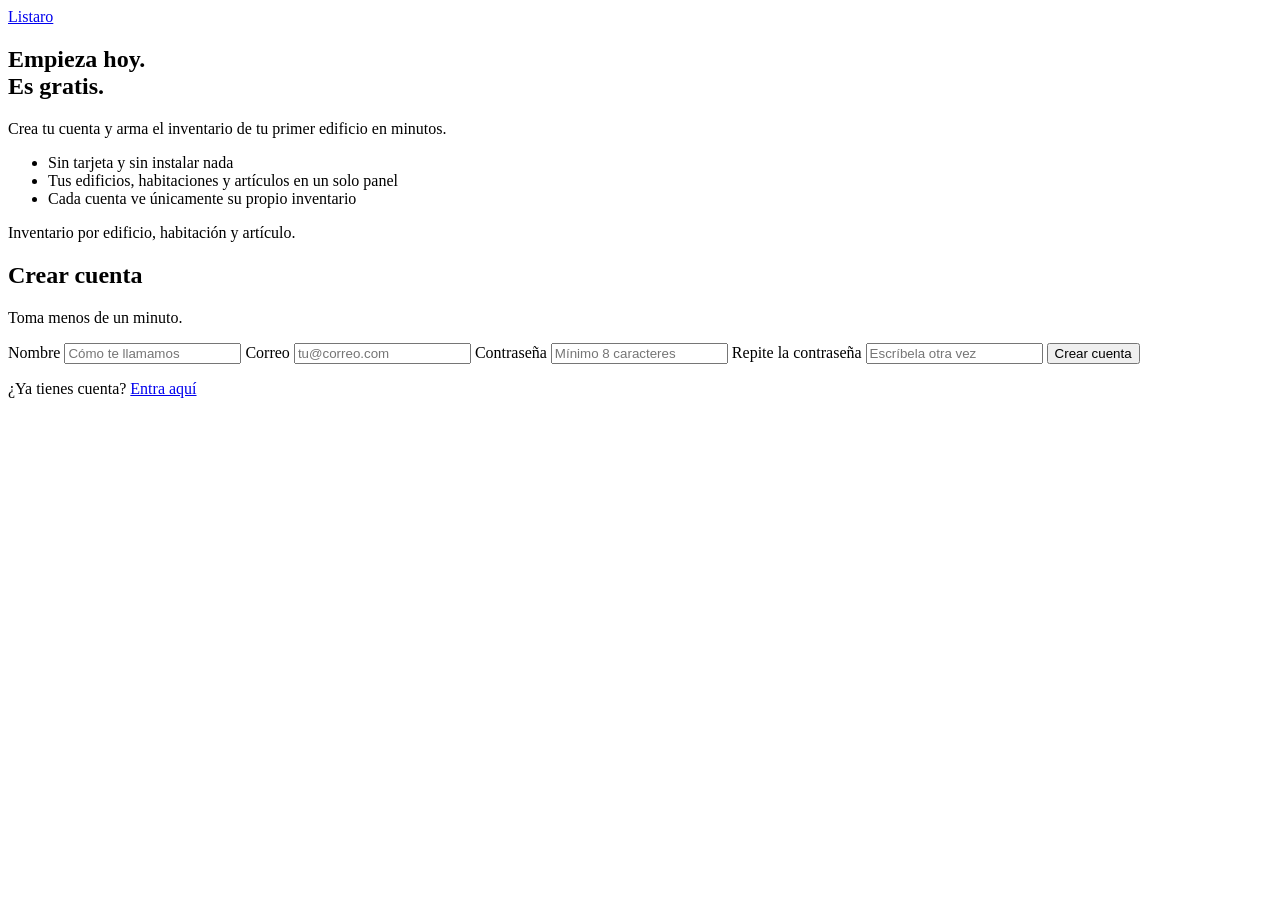
==== Paginas/registro.html @ 31ae02f9 "Move app pages into Paginas directory Relocates application pages and updates asset, navigation, and" ====
<!DOCTYPE html>
<html lang="es">
<head>
  <meta charset="UTF-8">
  <meta name="viewport" content="width=device-width, initial-scale=1">
  <title>Crear cuenta en Listaro</title>
  <link rel="preconnect" href="https://fonts.googleapis.com">
  <link rel="preconnect" href="https://fonts.gstatic.com" crossorigin>
  <link href="https://fonts.googleapis.com/css2?family=Sora:wght@400;500;600;700&family=Inter:wght@400;500;600&display=swap" rel="stylesheet">
  <link rel="stylesheet" href="../css/styles.css">
</head>
<body>

<main class="split">
  <section class="split-izq">
    <a class="marca" href="../index.html"><span class="marca-punto"></span> Listaro</a>
    <div>
      <h1>Empieza hoy.<br><span class="naranja">Es gratis.</span></h1>
      <p>Crea tu cuenta y arma el inventario de tu primer edificio en minutos.</p>
      <ul class="lista-chequeo">
        <li>Sin tarjeta y sin instalar nada</li>
        <li>Tus edificios, habitaciones y artículos en un solo panel</li>
        <li>Cada cuenta ve únicamente su propio inventario</li>
      </ul>
    </div>
    <p class="split-pie">Inventario por edificio, habitación y artículo.</p>
  </section>

  <section class="split-der">
    <div class="formulario">
      <h2>Crear cuenta</h2>
      <p class="sub">Toma menos de un minuto.</p>

      <p class="error" id="error-registro" hidden></p>

      <form id="form-registro" novalidate>
        <label for="nombre">Nombre</label>
        <input id="nombre" name="nombre" type="text" autocomplete="name"
               placeholder="Cómo te llamamos" required>

        <label for="correo">Correo</label>
        <input id="correo" name="correo" type="email" autocomplete="email"
               placeholder="tu@correo.com" required>

        <label for="clave">Contraseña</label>
        <input id="clave" name="clave" type="password" autocomplete="new-password"
               placeholder="Mínimo 8 caracteres" required>

        <label for="confirmar">Repite la contraseña</label>
        <input id="confirmar" name="confirmar" type="password"
               autocomplete="new-password" placeholder="Escríbela otra vez" required>

        <button class="btn btn-naranja btn-bloque" type="submit">Crear cuenta</button>
      </form>

      <p class="sub">¿Ya tienes cuenta?
        <a class="enlace-naranja" href="login.html">Entra aquí</a>
      </p>
    </div>
  </section>
</main>

<div id="aviso" class="aviso" role="status" aria-live="polite"></div>
<script src="../js/datos.js"></script>
<script src="../js/app.js"></script>
</body>
</html>
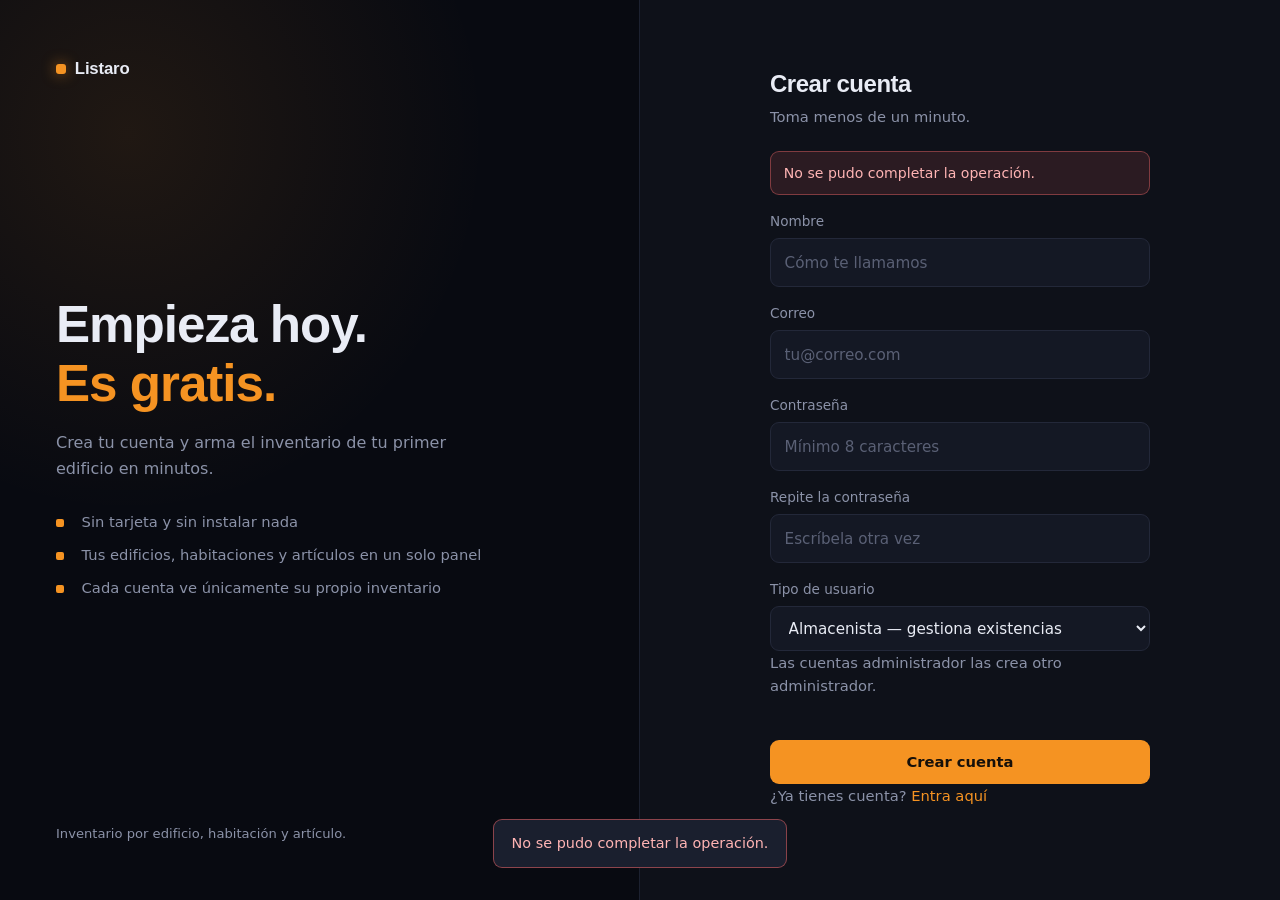
==== commit 0d253a15: "Add role-based user start page Co-authored-by: Copilot <223556219+Copilot@users.noreply.github.com>" ====
--- a/Paginas/registro.html
+++ b/Paginas/registro.html
@@ -50,6 +50,13 @@
         <input id="confirmar" name="confirmar" type="password"
                autocomplete="new-password" placeholder="Escríbela otra vez" required>
 
+        <label for="rol">Tipo de usuario</label>
+        <select id="rol" name="rol" required>
+          <option value="almacenista">Almacenista — gestiona existencias</option>
+          <option value="repartidor">Repartidor — surte habitaciones</option>
+        </select>
+        <p class="sub">Las cuentas administrador las crea otro administrador.</p>
+
         <button class="btn btn-naranja btn-bloque" type="submit">Crear cuenta</button>
       </form>
 
--- a/css/styles.css
+++ b/css/styles.css
@@ -0,0 +1,659 @@
+/* ============================================================
+   Listaro — hoja de estilos
+   Tema oscuro, acento naranja, tipografía Sora + Inter
+   ============================================================ */
+
+:root {
+  --fondo:        #080A11;
+  --fondo-2:      #0E1119;
+  --panel:        #141824;
+  --panel-2:      #1A1F2E;
+  --borde:        #232839;
+  --borde-suave:  #1C2130;
+  --texto:        #E9ECF5;
+  --texto-sub:    #8B92A8;
+  --naranja:      #F59322;
+  --naranja-alto: #FFB04A;
+  --naranja-baja: rgba(245, 147, 34, 0.14);
+  --verde:        #4ED08A;
+  --verde-baja:   rgba(78, 208, 138, 0.12);
+  --rojo:         #FF6B6B;
+  --radio:        14px;
+  --radio-chico:  9px;
+  --ancho:        1120px;
+}
+
+* { box-sizing: border-box; }
+
+html { scroll-behavior: smooth; }
+
+body {
+  margin: 0;
+  background: var(--fondo);
+  color: var(--texto);
+  font-family: "Inter", system-ui, -apple-system, "Segoe UI", sans-serif;
+  font-size: 16px;
+  line-height: 1.6;
+  -webkit-font-smoothing: antialiased;
+}
+
+h1, h2, h3 {
+  font-family: "Sora", "Inter", sans-serif;
+  line-height: 1.15;
+  letter-spacing: -0.02em;
+  margin: 0 0 .5rem;
+}
+
+a { color: inherit; text-decoration: none; }
+
+.naranja { color: var(--naranja); }
+.sub { color: var(--texto-sub); font-size: .92rem; margin: 0; }
+.fuerte { font-weight: 600; }
+.etiqueta { color: var(--texto-sub); font-size: .8rem; display: block; }
+
+:focus-visible {
+  outline: 2px solid var(--naranja);
+  outline-offset: 2px;
+  border-radius: 4px;
+}
+
+/* ---------------------------------------------------------- marca y navegación */
+.marca {
+  display: inline-flex;
+  align-items: center;
+  gap: .55rem;
+  font-family: "Sora", sans-serif;
+  font-weight: 600;
+  font-size: 1.05rem;
+  letter-spacing: -0.01em;
+}
+
+.marca-punto {
+  width: 10px; height: 10px;
+  border-radius: 3px;
+  background: var(--naranja);
+  box-shadow: 0 0 14px rgba(245, 147, 34, .6);
+}
+
+.nav {
+  position: sticky;
+  top: 0;
+  z-index: 40;
+  display: flex;
+  align-items: center;
+  gap: 1.5rem;
+  padding: .9rem clamp(1rem, 4vw, 2.5rem);
+  background: rgba(8, 10, 17, .82);
+  backdrop-filter: blur(12px);
+  border-bottom: 1px solid var(--borde-suave);
+}
+
+.nav-links { display: flex; gap: 1.4rem; margin-left: 1rem; }
+.nav-links a { color: var(--texto-sub); font-size: .92rem; }
+.nav-links a:hover { color: var(--texto); }
+.nav-acciones { margin-left: auto; display: flex; gap: .6rem; }
+.usuario-nav {
+  display: inline-flex;
+  align-items: center;
+  color: var(--texto-sub);
+  font-size: .85rem;
+  padding: 0 .35rem;
+  white-space: nowrap;
+}
+
+/* ---------------------------------------------------------- botones */
+.btn {
+  display: inline-flex;
+  align-items: center;
+  justify-content: center;
+  gap: .4rem;
+  padding: .6rem 1.1rem;
+  border-radius: var(--radio-chico);
+  border: 1px solid transparent;
+  font: inherit;
+  font-size: .92rem;
+  font-weight: 500;
+  cursor: pointer;
+  transition: background-color .15s ease, border-color .15s ease, color .15s ease;
+}
+
+.btn-naranja { background: var(--naranja); color: #16100A; font-weight: 600; }
+.btn-naranja:hover { background: var(--naranja-alto); }
+
+.btn-fantasma {
+  background: transparent;
+  color: var(--texto);
+  border-color: var(--borde);
+}
+.btn-fantasma:hover { border-color: var(--naranja); color: var(--naranja); }
+
+.btn-grande { padding: .8rem 1.5rem; font-size: 1rem; }
+.btn-bloque { width: 100%; margin-top: 1.2rem; }
+
+.btn-mini {
+  padding: .3rem .65rem;
+  font-size: .78rem;
+  background: var(--panel-2);
+  border-color: var(--borde);
+  color: var(--texto);
+}
+.btn-mini:hover { border-color: var(--naranja); color: var(--naranja); }
+.btn-peligro:hover { border-color: var(--rojo); color: var(--rojo); }
+
+.enlace-naranja { color: var(--naranja); }
+.enlace-naranja:hover { text-decoration: underline; }
+
+.form-grid {
+  display: grid;
+  grid-template-columns: repeat(auto-fit, minmax(180px, 1fr));
+  gap: .75rem;
+  align-items: end;
+}
+
+.form-grid input,
+.form-grid select,
+.selector-rol,
+.estado-entrega {
+  width: 100%;
+  padding: .65rem .75rem;
+  border: 1px solid var(--borde);
+  border-radius: var(--radio-chico);
+  background: var(--fondo-2);
+  color: var(--texto);
+  font: inherit;
+}
+
+.entrega {
+  display: grid;
+  gap: .5rem;
+}
+
+.entrega p { margin: 0; }
+.entrega-acciones { display: flex; justify-content: flex-end; }
+
+/* ---------------------------------------------------------- landing: hero */
+.hero {
+  max-width: var(--ancho);
+  margin: 0 auto;
+  padding: clamp(3rem, 8vw, 6rem) clamp(1rem, 4vw, 2.5rem) 3rem;
+  text-align: center;
+  background:
+    radial-gradient(60% 55% at 50% 0%, rgba(245, 147, 34, .10), transparent 70%);
+}
+
+.hero-kicker { color: var(--texto-sub); font-size: .9rem; margin: 0 0 1rem; }
+
+.hero h1 {
+  font-size: clamp(2.6rem, 7vw, 4.6rem);
+  font-weight: 700;
+  margin-bottom: 1rem;
+}
+
+.hero-texto {
+  max-width: 54ch;
+  margin: 0 auto 2rem;
+  color: var(--texto-sub);
+  font-size: 1.05rem;
+}
+
+.hero-acciones {
+  display: flex;
+  gap: .8rem;
+  justify-content: center;
+  flex-wrap: wrap;
+}
+
+.tablero-demo {
+  margin-top: 3.5rem;
+  border: 1px solid var(--borde);
+  border-radius: var(--radio);
+  background: var(--panel);
+  overflow: hidden;
+  text-align: left;
+}
+
+.tablero-barra {
+  display: flex;
+  align-items: center;
+  gap: .4rem;
+  padding: .7rem 1rem;
+  border-bottom: 1px solid var(--borde-suave);
+  background: var(--fondo-2);
+}
+
+.punto { width: 9px; height: 9px; border-radius: 50%; background: var(--borde); }
+.tablero-titulo { margin-left: .8rem; color: var(--texto-sub); font-size: .82rem; }
+
+.tablero-cuerpo {
+  display: grid;
+  grid-template-columns: repeat(auto-fit, minmax(160px, 1fr));
+}
+
+.tablero-celda {
+  padding: 1.3rem 1.2rem;
+  border-right: 1px solid var(--borde-suave);
+}
+.tablero-celda:last-child { border-right: none; }
+.tablero-celda strong {
+  display: block;
+  font-family: "Sora", sans-serif;
+  font-size: 1.7rem;
+  margin-top: .3rem;
+}
+
+/* ---------------------------------------------------------- métricas */
+.franja-metricas {
+  display: grid;
+  grid-template-columns: repeat(auto-fit, minmax(150px, 1fr));
+  gap: 1rem;
+  max-width: var(--ancho);
+  margin: 0 auto;
+  padding: 1.6rem clamp(1rem, 4vw, 2.5rem);
+  border-top: 1px solid var(--borde-suave);
+  border-bottom: 1px solid var(--borde-suave);
+  text-align: center;
+}
+.franja-metricas strong {
+  display: block;
+  font-family: "Sora", sans-serif;
+  font-size: 1.6rem;
+  color: var(--naranja);
+}
+.franja-metricas span { color: var(--texto-sub); font-size: .85rem; }
+
+/* ---------------------------------------------------------- secciones */
+.seccion {
+  max-width: var(--ancho);
+  margin: 0 auto;
+  padding: clamp(3rem, 7vw, 5rem) clamp(1rem, 4vw, 2.5rem);
+}
+
+.seccion h2 {
+  font-size: clamp(1.7rem, 4vw, 2.4rem);
+  text-align: center;
+  margin-bottom: 2.5rem;
+}
+
+.tarjeta {
+  background: var(--panel);
+  border: 1px solid var(--borde);
+  border-radius: var(--radio);
+  padding: 1.4rem;
+}
+
+.tarjeta h3 { font-size: 1.05rem; }
+.tarjeta p { color: var(--texto-sub); font-size: .92rem; margin: 0; }
+
+.grilla-funciones {
+  display: grid;
+  grid-template-columns: repeat(auto-fit, minmax(260px, 1fr));
+  gap: 1rem;
+}
+
+.pasos {
+  list-style: none;
+  counter-reset: paso;
+  display: grid;
+  grid-template-columns: repeat(auto-fit, minmax(240px, 1fr));
+  gap: 1.2rem;
+  margin: 0;
+  padding: 0;
+}
+
+.pasos li {
+  border-left: 2px solid var(--borde);
+  padding-left: 1.2rem;
+}
+
+.paso-num {
+  display: inline-flex;
+  align-items: center;
+  justify-content: center;
+  width: 30px; height: 30px;
+  border-radius: 8px;
+  background: var(--naranja-baja);
+  color: var(--naranja);
+  font-family: "Sora", sans-serif;
+  font-weight: 600;
+  margin-bottom: .7rem;
+}
+
+.pasos h3 { font-size: 1.05rem; }
+.pasos p { color: var(--texto-sub); font-size: .92rem; margin: 0; }
+
+.grilla-testimonios {
+  display: grid;
+  grid-template-columns: repeat(auto-fit, minmax(260px, 1fr));
+  gap: 1rem;
+}
+.estrellas { color: var(--naranja); letter-spacing: .12em; margin-bottom: .6rem !important; }
+.autor { color: var(--texto-sub); font-size: .85rem; margin-top: .9rem !important; }
+
+.cta-final {
+  max-width: var(--ancho);
+  margin: 0 auto clamp(3rem, 7vw, 5rem);
+  padding: clamp(2.5rem, 6vw, 4rem) 1.5rem;
+  text-align: center;
+  border: 1px solid var(--borde);
+  border-radius: 20px;
+  background:
+    radial-gradient(70% 120% at 50% 0%, rgba(245, 147, 34, .12), transparent 70%),
+    var(--panel);
+}
+.cta-final h2 { font-size: clamp(1.8rem, 5vw, 3rem); margin-bottom: 1.6rem; }
+
+/* ---------------------------------------------------------- pie */
+.pie {
+  display: flex;
+  flex-wrap: wrap;
+  gap: 1rem;
+  justify-content: space-between;
+  align-items: center;
+  max-width: var(--ancho);
+  margin: 0 auto;
+  padding: 1.6rem clamp(1rem, 4vw, 2.5rem) 3rem;
+  border-top: 1px solid var(--borde-suave);
+  color: var(--texto-sub);
+  font-size: .85rem;
+}
+
+/* ---------------------------------------------------------- login / registro */
+.split {
+  display: grid;
+  grid-template-columns: 1fr 1fr;
+  min-height: 100vh;
+}
+
+.split-izq {
+  display: flex;
+  flex-direction: column;
+  justify-content: space-between;
+  gap: 2rem;
+  padding: clamp(2rem, 5vw, 3.5rem);
+  border-right: 1px solid var(--borde-suave);
+  background:
+    radial-gradient(80% 60% at 20% 15%, rgba(245, 147, 34, .10), transparent 70%),
+    var(--fondo);
+}
+
+.split-izq h1 { font-size: clamp(2rem, 4vw, 3.2rem); }
+.split-izq > div > p { color: var(--texto-sub); max-width: 42ch; }
+.split-pie { color: var(--texto-sub); font-size: .82rem; margin: 0; }
+
+.lista-chequeo { list-style: none; padding: 0; margin: 1.8rem 0 0; }
+.lista-chequeo li {
+  position: relative;
+  padding-left: 1.6rem;
+  margin-bottom: .6rem;
+  color: var(--texto-sub);
+  font-size: .92rem;
+}
+.lista-chequeo li::before {
+  content: "";
+  position: absolute;
+  left: 0; top: .55rem;
+  width: 8px; height: 8px;
+  border-radius: 2px;
+  background: var(--naranja);
+}
+
+.split-der {
+  display: flex;
+  align-items: center;
+  justify-content: center;
+  padding: clamp(2rem, 5vw, 3.5rem);
+  background: var(--fondo-2);
+}
+
+.formulario { width: 100%; max-width: 380px; }
+.formulario h2 { font-size: 1.5rem; }
+.formulario .sub { margin-bottom: 1.4rem; }
+
+label {
+  display: block;
+  margin: 1rem 0 .35rem;
+  font-size: .85rem;
+  color: var(--texto-sub);
+}
+
+input, select {
+  width: 100%;
+  padding: .7rem .85rem;
+  background: var(--panel);
+  border: 1px solid var(--borde);
+  border-radius: var(--radio-chico);
+  color: var(--texto);
+  font: inherit;
+  font-size: .95rem;
+}
+input::placeholder { color: #5A6075; }
+input:focus, select:focus { border-color: var(--naranja); outline: none; }
+
+.error {
+  background: rgba(255, 107, 107, .12);
+  border: 1px solid rgba(255, 107, 107, .4);
+  color: #FFB4B4;
+  padding: .6rem .8rem;
+  border-radius: var(--radio-chico);
+  font-size: .88rem;
+  margin: 0 0 .5rem;
+}
+
+.demo-hint {
+  margin: 1.2rem 0 .8rem;
+  padding: .7rem .85rem;
+  background: var(--naranja-baja);
+  border: 1px solid rgba(245, 147, 34, .3);
+  border-radius: var(--radio-chico);
+  color: var(--texto-sub);
+  font-size: .85rem;
+}
+.demo-hint strong { color: var(--naranja); }
+
+/* ---------------------------------------------------------- panel de la app */
+.app {
+  max-width: var(--ancho);
+  margin: 0 auto;
+  padding: 2rem clamp(1rem, 4vw, 2.5rem) 4rem;
+}
+
+.migas {
+  display: flex;
+  gap: .5rem;
+  align-items: center;
+  color: var(--texto-sub);
+  font-size: .85rem;
+  margin-bottom: 1.2rem;
+}
+.migas a:hover { color: var(--naranja); }
+
+.app-cabecera {
+  display: flex;
+  flex-wrap: wrap;
+  gap: 1rem;
+  align-items: center;
+  justify-content: space-between;
+  margin-bottom: 1.6rem;
+}
+.app-cabecera h1 { font-size: clamp(1.6rem, 3.5vw, 2.2rem); }
+
+.resumen {
+  display: grid;
+  grid-template-columns: repeat(auto-fit, minmax(150px, 1fr));
+  border: 1px solid var(--borde);
+  border-radius: var(--radio);
+  background: var(--panel);
+  overflow: hidden;
+  margin-bottom: 1.6rem;
+}
+.resumen-celda { padding: 1.1rem 1.2rem; border-right: 1px solid var(--borde-suave); }
+.resumen-celda:last-child { border-right: none; }
+.resumen-celda strong {
+  font-family: "Sora", sans-serif;
+  font-size: 1.6rem;
+}
+
+.grilla-edificios,
+.grilla-habitaciones {
+  display: grid;
+  grid-template-columns: repeat(auto-fit, minmax(280px, 1fr));
+  gap: 1rem;
+}
+
+.tarjeta-enlace { display: block; transition: border-color .15s ease; }
+.tarjeta-enlace:hover { border-color: var(--naranja); }
+
+.tarjeta-tope {
+  display: flex;
+  align-items: center;
+  justify-content: space-between;
+  gap: .8rem;
+  margin-bottom: .2rem;
+}
+
+.mini-stats {
+  display: flex;
+  gap: 1rem;
+  margin-top: 1rem;
+  padding-top: .9rem;
+  border-top: 1px solid var(--borde-suave);
+  color: var(--texto-sub);
+  font-size: .85rem;
+}
+
+.pill {
+  display: inline-block;
+  padding: .18rem .6rem;
+  border-radius: 999px;
+  font-size: .75rem;
+  font-weight: 500;
+  white-space: nowrap;
+}
+.pill-ok { background: var(--verde-baja); color: var(--verde); }
+.pill-alerta { background: var(--naranja-baja); color: var(--naranja); }
+
+.vacio {
+  border: 1px dashed var(--borde);
+  border-radius: var(--radio);
+  padding: 3rem 1.5rem;
+  text-align: center;
+  background: var(--fondo-2);
+}
+.vacio p { color: var(--texto-sub); margin: 0 0 1.2rem; }
+
+/* ---------------------------------------------------------- tabla de inventario */
+.tabla-envoltura {
+  border: 1px solid var(--borde);
+  border-radius: var(--radio);
+  background: var(--panel);
+  overflow-x: auto;
+}
+
+.tabla { width: 100%; border-collapse: collapse; min-width: 720px; }
+
+.tabla th {
+  text-align: left;
+  padding: .85rem 1rem;
+  font-size: .78rem;
+  font-weight: 500;
+  color: var(--texto-sub);
+  border-bottom: 1px solid var(--borde);
+  background: var(--fondo-2);
+}
+
+.tabla td {
+  padding: .8rem 1rem;
+  border-bottom: 1px solid var(--borde-suave);
+  font-size: .92rem;
+  vertical-align: middle;
+}
+.tabla tbody tr:last-child td { border-bottom: none; }
+.tabla tbody tr:hover { background: var(--panel-2); }
+
+.cantidad { font-family: "Sora", sans-serif; font-weight: 600; }
+
+.acciones-celda { display: flex; align-items: center; gap: .4rem; }
+.mov-cantidad { width: 62px; padding: .3rem .4rem; font-size: .82rem; }
+
+.historial { margin-top: 2.5rem; }
+.historial h2 { font-size: 1.2rem; margin-bottom: 1rem; }
+.historial ul { list-style: none; padding: 0; margin: 0; }
+.historial li {
+  display: flex;
+  flex-wrap: wrap;
+  gap: .7rem;
+  align-items: center;
+  padding: .7rem 0;
+  border-bottom: 1px solid var(--borde-suave);
+  font-size: .88rem;
+}
+
+/* ---------------------------------------------------------- modales */
+.modal {
+  position: fixed;
+  inset: 0;
+  z-index: 60;
+  display: flex;
+  align-items: center;
+  justify-content: center;
+  padding: 1.2rem;
+  background: rgba(4, 5, 9, .75);
+  backdrop-filter: blur(4px);
+}
+.modal[hidden] { display: none; }
+
+.modal-caja {
+  width: 100%;
+  max-width: 420px;
+  background: var(--panel);
+  border: 1px solid var(--borde);
+  border-radius: var(--radio);
+  padding: 1.6rem;
+}
+.modal-caja h3 { font-size: 1.2rem; margin-bottom: .4rem; }
+
+.fila-doble { display: grid; grid-template-columns: 1fr 1fr; gap: .8rem; }
+
+.modal-acciones {
+  display: flex;
+  justify-content: flex-end;
+  gap: .6rem;
+  margin-top: 1.6rem;
+}
+
+/* ---------------------------------------------------------- aviso flotante */
+.aviso {
+  position: fixed;
+  left: 50%;
+  bottom: 1.5rem;
+  transform: translate(-50%, 150%);
+  z-index: 80;
+  max-width: min(90vw, 420px);
+  padding: .75rem 1.1rem;
+  border-radius: var(--radio-chico);
+  background: var(--panel-2);
+  border: 1px solid var(--borde);
+  color: var(--texto);
+  font-size: .9rem;
+  transition: transform .25s ease;
+}
+.aviso.visible { transform: translate(-50%, 0); }
+.aviso.error { border-color: rgba(255, 107, 107, .5); color: #FFB4B4; }
+.aviso.ok { border-color: rgba(78, 208, 138, .5); }
+
+/* ---------------------------------------------------------- responsive */
+@media (max-width: 860px) {
+  .split { grid-template-columns: 1fr; }
+  .split-izq { border-right: none; border-bottom: 1px solid var(--borde-suave); }
+  .nav-links { display: none; }
+}
+
+@media (max-width: 560px) {
+  .resumen-celda, .tablero-celda { border-right: none; border-bottom: 1px solid var(--borde-suave); }
+  .app-cabecera { align-items: flex-start; flex-direction: column; }
+}
+
+@media (prefers-reduced-motion: reduce) {
+  * { transition: none !important; animation: none !important; }
+  html { scroll-behavior: auto; }
+}
